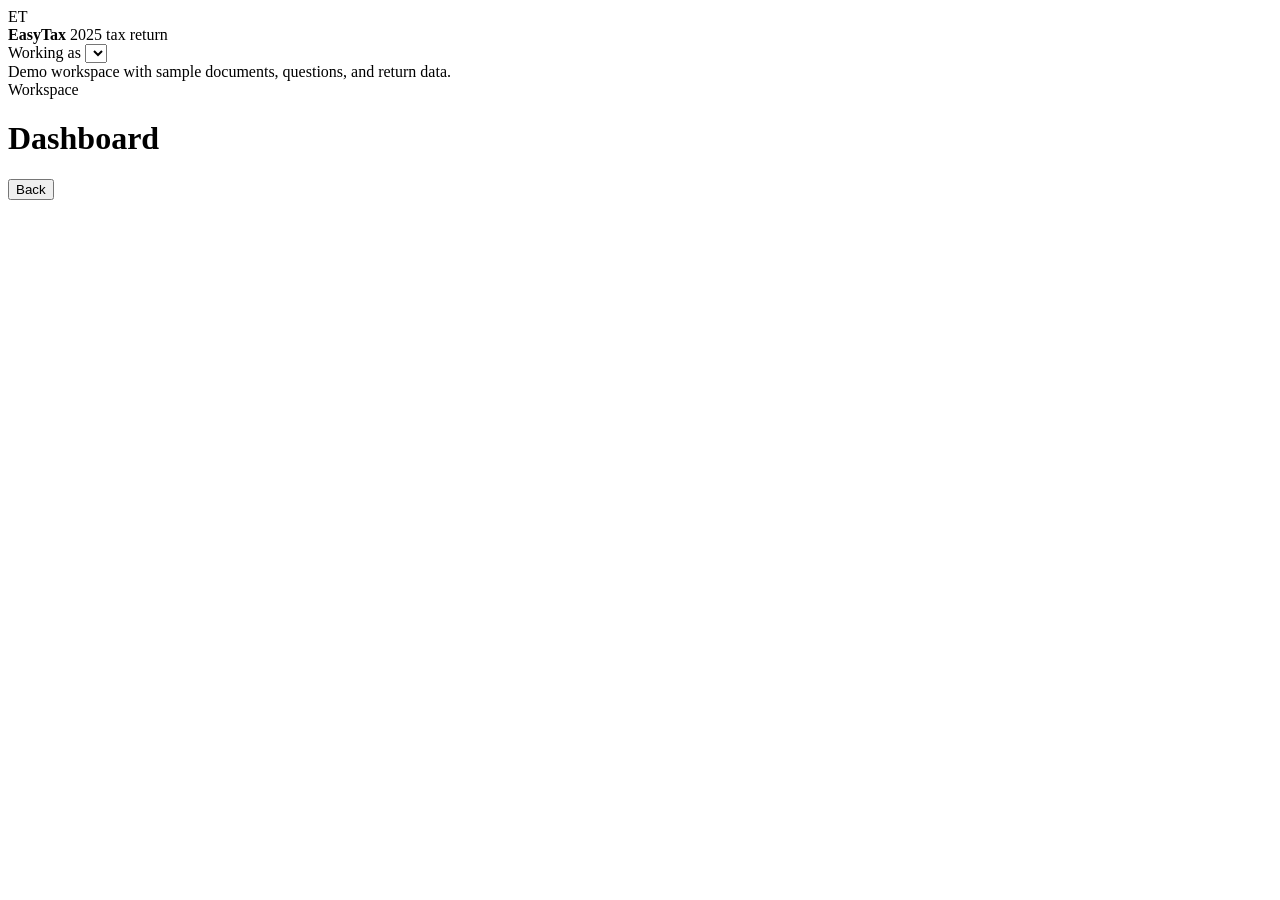
==== frontend/index.html @ e3509ceb "Add files via upload" ====
<!doctype html>
<html lang="en">
  <head>
    <meta charset="utf-8" />
    <meta name="viewport" content="width=device-width, initial-scale=1" />
    <title>EasyTax</title>
    <link rel="stylesheet" href="/static/css/styles.css" />
  </head>
  <body>
    <div class="app-shell">
      <aside class="sidebar">
        <div class="brand">
          <div class="brand-mark">ET</div>
          <div>
            <strong>EasyTax</strong>
            <span>2025 tax return</span>
          </div>
        </div>

        <label class="field-label" for="roleSelect">Working as</label>
        <select id="roleSelect" class="select"></select>

        <nav id="nav" class="nav"></nav>

        <div class="sidebar-note">
          <span class="dot live"></span>
          Demo workspace with sample documents, questions, and return data.
        </div>
      </aside>

      <main class="main">
        <header class="topbar">
          <div>
            <div id="breadcrumbs" class="breadcrumbs">Workspace</div>
            <h1 id="pageTitle">Dashboard</h1>
          </div>
          <div class="top-actions">
            <button id="backToWork" class="icon-button" title="Return to active workflow">Back</button>
            <div id="userPill" class="user-pill"></div>
          </div>
        </header>

        <section id="view" class="view"></section>
      </main>
    </div>

    <template id="emptyTemplate">
      <div class="empty">
        <h2>No matching items</h2>
        <p>Try a different search or filter.</p>
      </div>
    </template>

    <script src="/static/js/app.js" type="module"></script>
  </body>
</html>
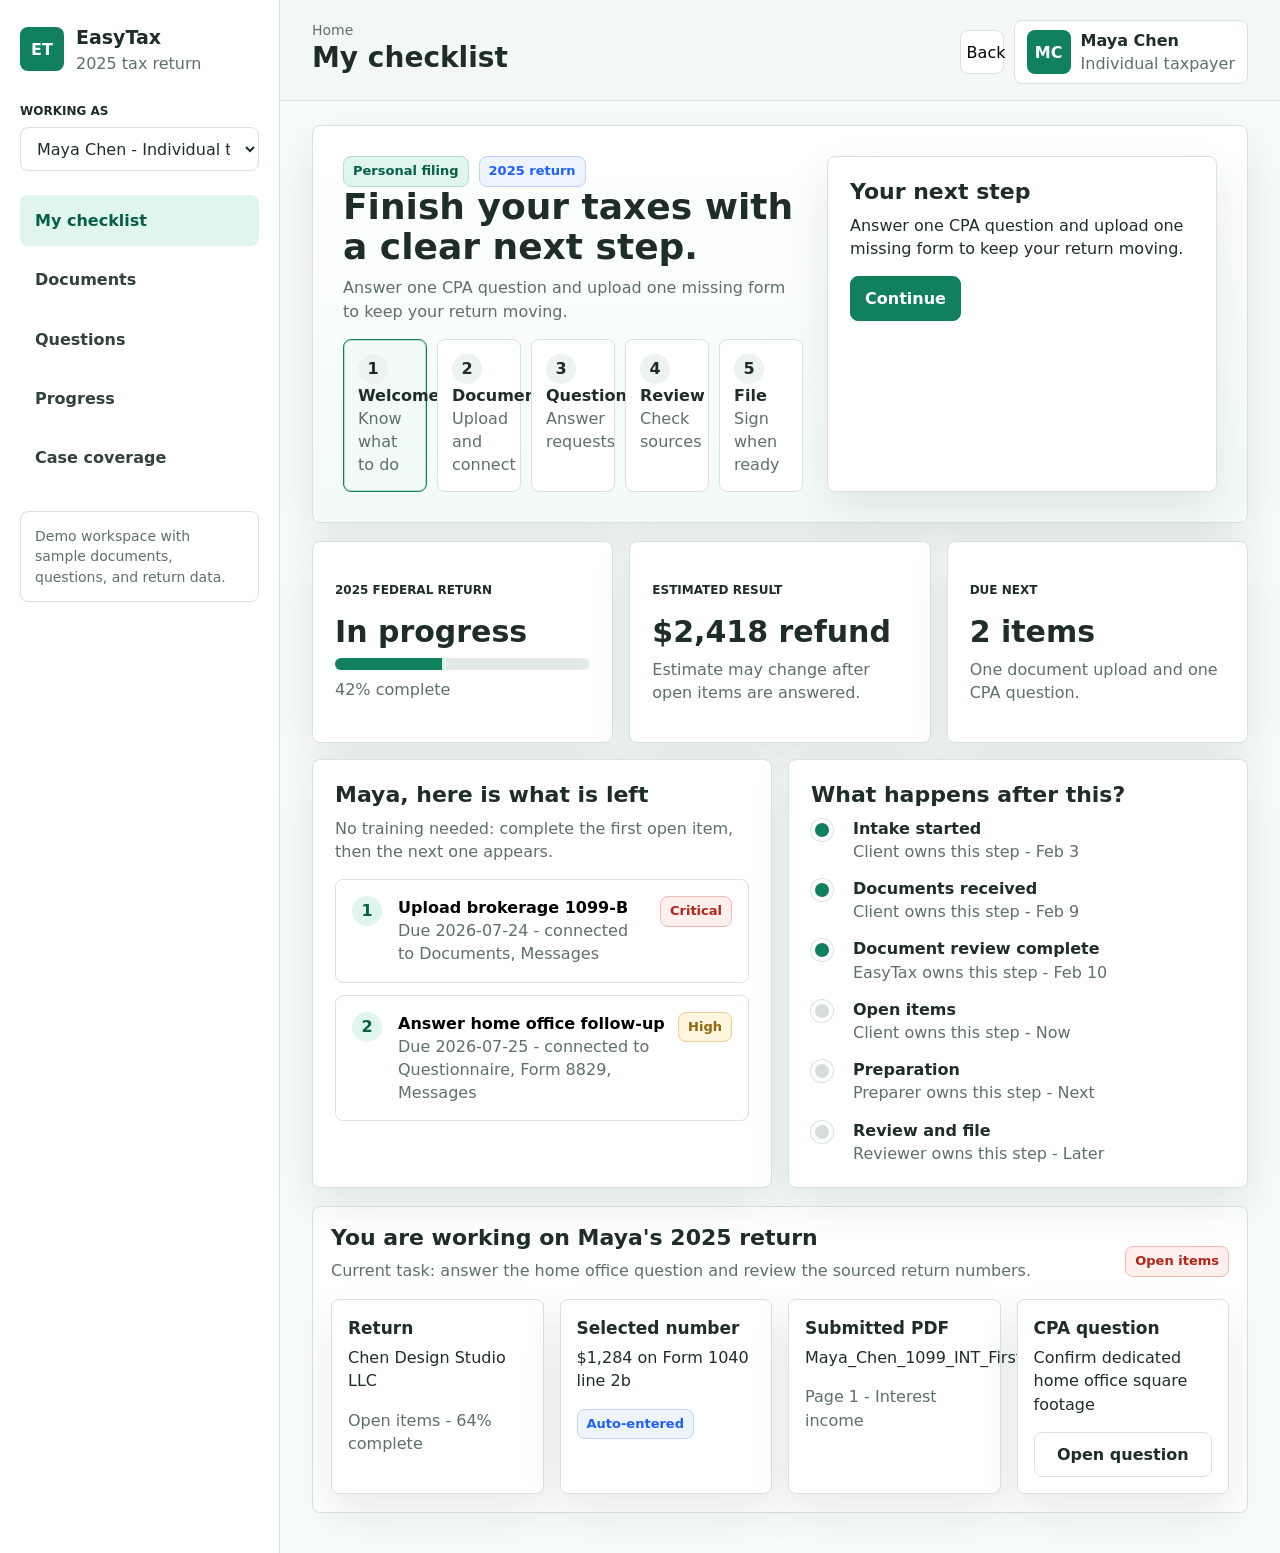
==== commit 3ae82adb: "Fixed issues with render" ====
--- a/frontend/index.html
+++ b/frontend/index.html
@@ -4,7 +4,7 @@
     <meta charset="utf-8" />
     <meta name="viewport" content="width=device-width, initial-scale=1" />
     <title>EasyTax</title>
-    <link rel="stylesheet" href="/static/css/styles.css" />
+    <link rel="stylesheet" href="./css/styles.css" />
   </head>
   <body>
     <div class="app-shell">
@@ -51,6 +51,6 @@
       </div>
     </template>
 
-    <script src="/static/js/app.js" type="module"></script>
+    <script src="./js/app.js" type="module"></script>
   </body>
 </html>
--- a/frontend/css/styles.css
+++ b/frontend/css/styles.css
@@ -0,0 +1,885 @@
+:root {
+  color-scheme: light;
+  --ink: #1f2d2a;
+  --muted: #5f6f6a;
+  --line: #d8e3df;
+  --page: #f3f8f6;
+  --panel: #ffffff;
+  --mint: #dff5ed;
+  --green: #10805f;
+  --green-dark: #075f48;
+  --blue: #1f5eff;
+  --blue-soft: #eef4ff;
+  --gold: #95630d;
+  --gold-soft: #fff6df;
+  --red: #b42318;
+  --red-soft: #fff0ee;
+  --violet: #6941c6;
+  --violet-soft: #f3efff;
+  --shadow: 0 18px 44px rgba(34, 54, 48, 0.1);
+}
+
+* {
+  box-sizing: border-box;
+}
+
+body {
+  margin: 0;
+  background: #f7fbf9;
+  color: var(--ink);
+  font-family: Inter, ui-sans-serif, system-ui, -apple-system, BlinkMacSystemFont, "Segoe UI", sans-serif;
+  font-size: 16px;
+  line-height: 1.45;
+  letter-spacing: 0;
+}
+
+button,
+input,
+select,
+textarea {
+  font: inherit;
+}
+
+button {
+  cursor: pointer;
+}
+
+.app-shell {
+  min-height: 100vh;
+  display: grid;
+  grid-template-columns: 280px minmax(0, 1fr);
+}
+
+.sidebar {
+  background: #ffffff;
+  color: var(--ink);
+  padding: 24px 20px;
+  min-height: 100vh;
+  border-right: 1px solid var(--line);
+}
+
+.brand {
+  display: flex;
+  align-items: center;
+  gap: 12px;
+  margin-bottom: 28px;
+}
+
+.brand-mark,
+.avatar {
+  width: 44px;
+  height: 44px;
+  display: grid;
+  place-items: center;
+  border-radius: 8px;
+  background: var(--green);
+  color: #fff;
+  font-weight: 900;
+}
+
+.brand strong {
+  display: block;
+  font-size: 19px;
+}
+
+.brand span,
+.sidebar-note {
+  color: var(--muted);
+}
+
+.field-label {
+  display: block;
+  margin: 18px 0 7px;
+  color: inherit;
+  font-size: 12px;
+  font-weight: 800;
+  text-transform: uppercase;
+}
+
+.select,
+.input,
+.textarea {
+  width: 100%;
+  min-height: 44px;
+  border: 1px solid var(--line);
+  border-radius: 8px;
+  background: #fff;
+  color: var(--ink);
+  padding: 10px 12px;
+}
+
+.textarea {
+  min-height: 94px;
+  resize: vertical;
+}
+
+.nav {
+  display: grid;
+  gap: 8px;
+  margin-top: 24px;
+}
+
+.nav button {
+  width: 100%;
+  border: 1px solid transparent;
+  border-radius: 8px;
+  background: transparent;
+  color: #31413c;
+  padding: 13px 14px;
+  text-align: left;
+  font-weight: 750;
+}
+
+.nav button.active,
+.nav button:hover {
+  background: var(--mint);
+  color: var(--green-dark);
+}
+
+.sidebar-note {
+  margin-top: 28px;
+  padding: 14px;
+  border: 1px solid var(--line);
+  border-radius: 8px;
+  font-size: 14px;
+}
+
+.main {
+  min-width: 0;
+}
+
+.topbar {
+  position: sticky;
+  top: 0;
+  z-index: 5;
+  display: flex;
+  justify-content: space-between;
+  gap: 18px;
+  padding: 20px 32px 16px;
+  background: rgba(243, 248, 246, 0.94);
+  backdrop-filter: blur(10px);
+  border-bottom: 1px solid var(--line);
+}
+
+.breadcrumbs,
+.muted,
+.meta,
+.subtle {
+  color: var(--muted);
+}
+
+.breadcrumbs {
+  font-size: 14px;
+  margin-bottom: 2px;
+}
+
+h1,
+h2,
+h3,
+p {
+  margin-top: 0;
+}
+
+h1 {
+  margin-bottom: 0;
+  font-size: 28px;
+  line-height: 1.15;
+}
+
+h2 {
+  font-size: 22px;
+  line-height: 1.2;
+  margin-bottom: 8px;
+}
+
+h3 {
+  font-size: 17px;
+  margin-bottom: 6px;
+}
+
+.top-actions,
+.row,
+.spread,
+.chips,
+.tabs,
+.mini-steps {
+  display: flex;
+  align-items: center;
+  gap: 10px;
+}
+
+.spread {
+  justify-content: space-between;
+}
+
+.user-pill {
+  display: flex;
+  align-items: center;
+  gap: 10px;
+  min-width: 220px;
+  padding: 8px 12px;
+  background: #fff;
+  border: 1px solid var(--line);
+  border-radius: 8px;
+}
+
+.icon-button {
+  width: 44px;
+  height: 44px;
+  border: 1px solid var(--line);
+  border-radius: 8px;
+  background: #fff;
+}
+
+.view {
+  max-width: 1240px;
+  margin: 0 auto;
+  padding: 24px 32px 40px;
+}
+
+.guide-hero,
+.panel,
+.card,
+.table-wrap,
+.context-panel {
+  background: var(--panel);
+  border: 1px solid var(--line);
+  border-radius: 8px;
+  box-shadow: var(--shadow);
+}
+
+.guide-hero {
+  display: grid;
+  grid-template-columns: minmax(0, 1.15fr) 390px;
+  gap: 24px;
+  padding: 30px;
+  margin-bottom: 18px;
+  background: linear-gradient(180deg, #ffffff 0%, #f2fbf7 100%);
+}
+
+.guide-title {
+  font-size: 36px;
+  line-height: 1.1;
+  margin-bottom: 10px;
+}
+
+.panel {
+  padding: 22px;
+}
+
+.card {
+  padding: 16px;
+}
+
+.grid {
+  display: grid;
+  gap: 16px;
+}
+
+.cols-2 {
+  grid-template-columns: repeat(2, minmax(0, 1fr));
+}
+
+.cols-3 {
+  grid-template-columns: repeat(3, minmax(0, 1fr));
+}
+
+.cols-4 {
+  grid-template-columns: repeat(4, minmax(0, 1fr));
+}
+
+.stepper {
+  display: grid;
+  grid-template-columns: repeat(5, minmax(0, 1fr));
+  gap: 10px;
+  margin: 16px 0 0;
+}
+
+.step {
+  position: relative;
+  min-height: 92px;
+  padding: 14px;
+  border: 1px solid var(--line);
+  border-radius: 8px;
+  background: #fff;
+}
+
+.step.active {
+  border-color: var(--green);
+  background: #f1fbf7;
+  box-shadow: inset 0 0 0 1px #b7ddcf;
+}
+
+.step.done .step-number {
+  background: var(--green);
+  color: #fff;
+}
+
+.step-number {
+  width: 30px;
+  height: 30px;
+  display: grid;
+  place-items: center;
+  border-radius: 50%;
+  background: #edf3f1;
+  font-weight: 900;
+}
+
+.primary,
+.secondary,
+.tab,
+.chip,
+.state {
+  border-radius: 8px;
+  font-weight: 800;
+}
+
+.primary,
+.secondary,
+.tab {
+  min-height: 44px;
+  padding: 10px 14px;
+}
+
+.primary {
+  border: 1px solid var(--green);
+  background: var(--green);
+  color: #fff;
+}
+
+.primary:hover {
+  background: var(--green-dark);
+}
+
+.secondary,
+.tab {
+  border: 1px solid var(--line);
+  background: #fff;
+  color: var(--ink);
+}
+
+.tab.active,
+.secondary.active {
+  border-color: var(--green);
+  background: var(--mint);
+  color: var(--green-dark);
+}
+
+.chip,
+.state {
+  display: inline-flex;
+  align-items: center;
+  min-height: 28px;
+  padding: 5px 9px;
+  border: 1px solid var(--line);
+  background: #fff;
+  color: var(--ink);
+  font-size: 13px;
+}
+
+.state.ai {
+  color: var(--blue);
+  border-color: #bdd0ff;
+  background: var(--blue-soft);
+}
+
+.state.verified,
+.state.done {
+  color: var(--green-dark);
+  border-color: #b7ddcf;
+  background: var(--mint);
+}
+
+.state.approval,
+.state.warning {
+  color: var(--gold);
+  border-color: #ebd08c;
+  background: var(--gold-soft);
+}
+
+.state.locked {
+  color: var(--muted);
+  background: #f1f4f3;
+}
+
+.state.critical,
+.state.blocked {
+  color: var(--red);
+  border-color: #f2b8b2;
+  background: var(--red-soft);
+}
+
+.state.internal {
+  color: var(--violet);
+  border-color: #d9c9ff;
+  background: var(--violet-soft);
+}
+
+.progress {
+  height: 12px;
+  background: #e3ebe8;
+  border-radius: 999px;
+  overflow: hidden;
+}
+
+.progress span {
+  display: block;
+  height: 100%;
+  background: var(--green);
+}
+
+.task-list,
+.check-list {
+  display: grid;
+  gap: 12px;
+}
+
+.task-card {
+  display: grid;
+  grid-template-columns: 34px minmax(0, 1fr) auto;
+  gap: 12px;
+  align-items: start;
+  padding: 16px;
+  border: 1px solid var(--line);
+  border-radius: 8px;
+  background: #fff;
+  text-align: left;
+}
+
+.task-card:hover,
+tr.clickable:hover,
+.object-button:hover {
+  background: #f5fbf8;
+}
+
+.requirement-card {
+  grid-template-columns: 34px minmax(0, 1fr) auto;
+}
+
+.requirement-cta {
+  display: inline-flex;
+  align-items: center;
+  justify-content: center;
+  min-height: 34px;
+  padding: 7px 10px;
+  border: 1px solid var(--green);
+  border-radius: 8px;
+  color: var(--green-dark);
+  background: var(--mint);
+  font-weight: 900;
+  white-space: nowrap;
+}
+
+.filing-dashboard {
+  display: grid;
+  grid-template-columns: minmax(0, 1fr) auto;
+  align-items: center;
+  gap: 18px;
+  border-color: #b7ddcf;
+  background:
+    linear-gradient(90deg, rgba(223, 245, 237, 0.78), rgba(255, 255, 255, 0.92)),
+    #ffffff;
+}
+
+.filing-dashboard h2 {
+  font-size: 28px;
+  margin-bottom: 6px;
+}
+
+.return-summary {
+  min-height: 172px;
+  display: grid;
+  align-content: start;
+  gap: 8px;
+}
+
+.return-summary h2 {
+  font-size: 30px;
+  margin-bottom: 0;
+}
+
+.check-circle {
+  width: 30px;
+  height: 30px;
+  display: grid;
+  place-items: center;
+  border-radius: 50%;
+  background: var(--mint);
+  color: var(--green-dark);
+  font-weight: 900;
+}
+
+.table-wrap {
+  overflow: auto;
+}
+
+table {
+  width: 100%;
+  border-collapse: collapse;
+}
+
+th,
+td {
+  padding: 14px;
+  text-align: left;
+  border-bottom: 1px solid var(--line);
+  vertical-align: top;
+}
+
+th {
+  font-size: 12px;
+  color: var(--muted);
+  text-transform: uppercase;
+  background: #f8fbfa;
+}
+
+tr.selected {
+  background: #eefaf5;
+}
+
+.amount-button {
+  border: 0;
+  background: transparent;
+  color: var(--green-dark);
+  font-weight: 900;
+  text-decoration: underline;
+  text-underline-offset: 3px;
+}
+
+.doc-grid {
+  display: grid;
+  grid-template-columns: minmax(0, 1fr) 420px;
+  gap: 16px;
+}
+
+.doc-preview {
+  min-height: 360px;
+  border: 1px solid var(--line);
+  border-radius: 8px;
+  background: linear-gradient(#fff, #f8fbfa);
+  padding: 22px;
+}
+
+.source-summary {
+  display: flex;
+  justify-content: space-between;
+  gap: 14px;
+  margin: 14px 0;
+  padding: 14px;
+  border: 1px solid var(--line);
+  border-radius: 8px;
+  background: #f8fbfa;
+}
+
+.source-summary .field-label {
+  margin-top: 0;
+  color: var(--muted);
+}
+
+.fake-pdf {
+  padding: 0;
+  background: #dfe7e3;
+  overflow: hidden;
+}
+
+.pdf-toolbar {
+  display: flex;
+  justify-content: space-between;
+  gap: 12px;
+  padding: 12px 14px;
+  border-bottom: 1px solid var(--line);
+  background: #f8fbfa;
+}
+
+.pdf-page {
+  width: min(100%, 360px);
+  min-height: 300px;
+  margin: 18px auto;
+  padding: 24px;
+  border: 1px solid #cdd8d4;
+  background: #fff;
+  box-shadow: 0 8px 22px rgba(31, 45, 42, 0.12);
+}
+
+.pdf-form-title {
+  margin-bottom: 18px;
+  padding-bottom: 10px;
+  border-bottom: 2px solid #253c36;
+  font-weight: 900;
+  text-transform: uppercase;
+}
+
+.paper-line {
+  height: 14px;
+  margin-bottom: 12px;
+  border-radius: 4px;
+  background: #dce6e2;
+}
+
+.paper-line.short {
+  width: 60%;
+}
+
+.highlight {
+  margin: 18px 0;
+  padding: 14px;
+  border: 2px solid var(--gold);
+  border-radius: 8px;
+  background: var(--gold-soft);
+}
+
+.timeline {
+  display: grid;
+  gap: 14px;
+}
+
+.timeline-item {
+  display: grid;
+  grid-template-columns: 30px 1fr;
+  gap: 12px;
+}
+
+.timeline-dot {
+  width: 22px;
+  height: 22px;
+  margin-top: 2px;
+  border-radius: 50%;
+  background: #d5dedb;
+  border: 4px solid #fff;
+  box-shadow: 0 0 0 1px var(--line);
+}
+
+.timeline-item.done .timeline-dot {
+  background: var(--green);
+}
+
+.chat-row {
+  display: flex;
+  width: 100%;
+}
+
+.chat-row.mine {
+  justify-content: flex-end;
+}
+
+.chat-row.theirs {
+  justify-content: flex-start;
+}
+
+.message {
+  max-width: min(78%, 520px);
+  padding: 13px 15px;
+  border: 1px solid var(--line);
+  border-radius: 8px;
+  background: #fff;
+}
+
+.chat-row.mine .message {
+  background: var(--green);
+  border-color: var(--green);
+  color: #fff;
+}
+
+.chat-row.mine .message .muted,
+.chat-row.mine .message-meta span {
+  color: #dff5ed;
+}
+
+.chat-row.mine .state {
+  border-color: rgba(255, 255, 255, 0.35);
+}
+
+.message.internal {
+  background: var(--violet-soft);
+  border-color: #d9c9ff;
+}
+
+.message.client {
+  background: #f4fbf8;
+  border-color: #cbe4db;
+}
+
+.chat-row.mine .message.client,
+.chat-row.mine .message.internal {
+  background: var(--green);
+  border-color: var(--green);
+}
+
+.message-meta {
+  display: flex;
+  align-items: center;
+  flex-wrap: wrap;
+  gap: 8px;
+  margin-bottom: 6px;
+}
+
+.message-meta span {
+  color: var(--muted);
+  font-size: 13px;
+  font-weight: 800;
+}
+
+.object-map {
+  display: grid;
+  grid-template-columns: repeat(4, minmax(0, 1fr));
+  gap: 12px;
+}
+
+.object-button {
+  min-height: 104px;
+  border: 1px solid var(--line);
+  border-radius: 8px;
+  background: #fff;
+  text-align: left;
+  padding: 14px;
+}
+
+.object-button.active {
+  border-color: var(--green);
+  background: var(--mint);
+}
+
+.affordance-sample {
+  display: grid;
+  grid-template-columns: repeat(2, minmax(0, 1fr));
+  gap: 12px;
+}
+
+.field-sample {
+  min-height: 130px;
+  border: 1px solid var(--line);
+  border-radius: 8px;
+  padding: 14px;
+  background: #fff;
+}
+
+.field-sample.editable {
+  border-color: var(--green);
+  background: #f2fbf8;
+}
+
+.smart-review-list {
+  align-content: start;
+}
+
+.smart-card {
+  display: grid;
+  gap: 10px;
+}
+
+.smart-card.needs-confirmation {
+  border-color: #ebd08c;
+  background: #fffdf7;
+}
+
+.active-smart-card {
+  border-color: var(--green);
+  box-shadow: inset 0 0 0 1px var(--green);
+}
+
+.correction-note {
+  padding: 12px;
+  border: 1px solid #b7ddcf;
+  border-radius: 8px;
+  background: #f3fbf7;
+}
+
+.correction-note span {
+  color: var(--muted);
+}
+
+.proof-box {
+  margin: 14px 0;
+  padding: 16px;
+  border: 1px solid #b7ddcf;
+  border-radius: 8px;
+  background: #f3fbf7;
+}
+
+.proof-box ul {
+  margin: 8px 0 0;
+  padding-left: 22px;
+}
+
+.proof-box li {
+  margin: 6px 0;
+}
+
+.filterbar {
+  display: grid;
+  grid-template-columns: minmax(220px, 1fr) 190px 190px;
+  gap: 10px;
+}
+
+.context-panel {
+  margin-top: 18px;
+  padding: 18px;
+  box-shadow: none;
+}
+
+.current-work .card {
+  min-height: 150px;
+}
+
+.context-link {
+  width: 100%;
+}
+
+.toast {
+  position: fixed;
+  right: 24px;
+  bottom: 24px;
+  z-index: 20;
+  max-width: 360px;
+  padding: 13px 15px;
+  border-radius: 8px;
+  background: var(--ink);
+  color: #fff;
+  box-shadow: var(--shadow);
+}
+
+@media (max-width: 1120px) {
+  .app-shell {
+    grid-template-columns: 1fr;
+  }
+
+  .sidebar {
+    min-height: auto;
+  }
+
+  .nav {
+    grid-template-columns: repeat(2, minmax(0, 1fr));
+  }
+
+  .guide-hero,
+  .doc-grid,
+  .cols-2,
+  .cols-3,
+  .cols-4,
+  .object-map,
+  .affordance-sample {
+    grid-template-columns: 1fr;
+  }
+}
+
+@media (max-width: 720px) {
+  .topbar,
+  .spread,
+  .task-card {
+    display: grid;
+    grid-template-columns: 1fr;
+  }
+
+  .view {
+    padding: 18px;
+  }
+
+  .stepper,
+  .filterbar {
+    grid-template-columns: 1fr;
+  }
+
+  .guide-title {
+    font-size: 28px;
+  }
+}
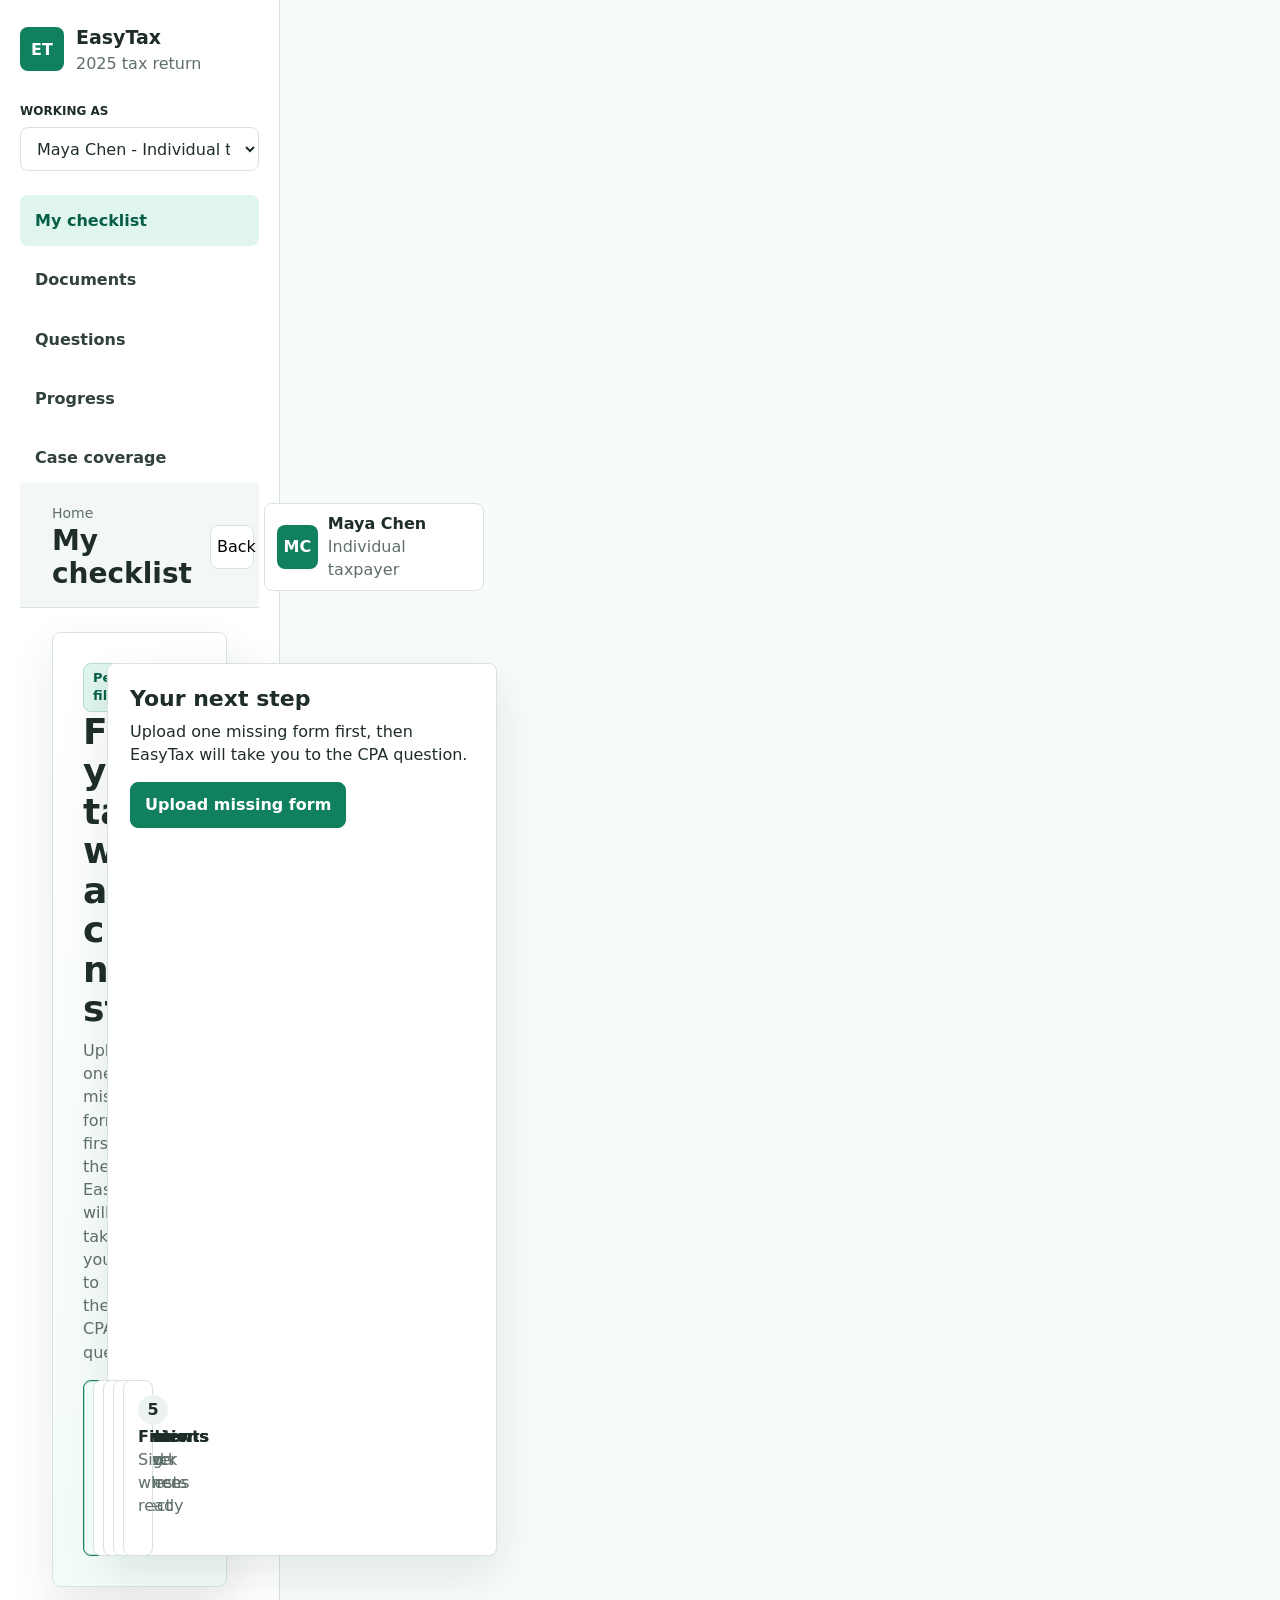
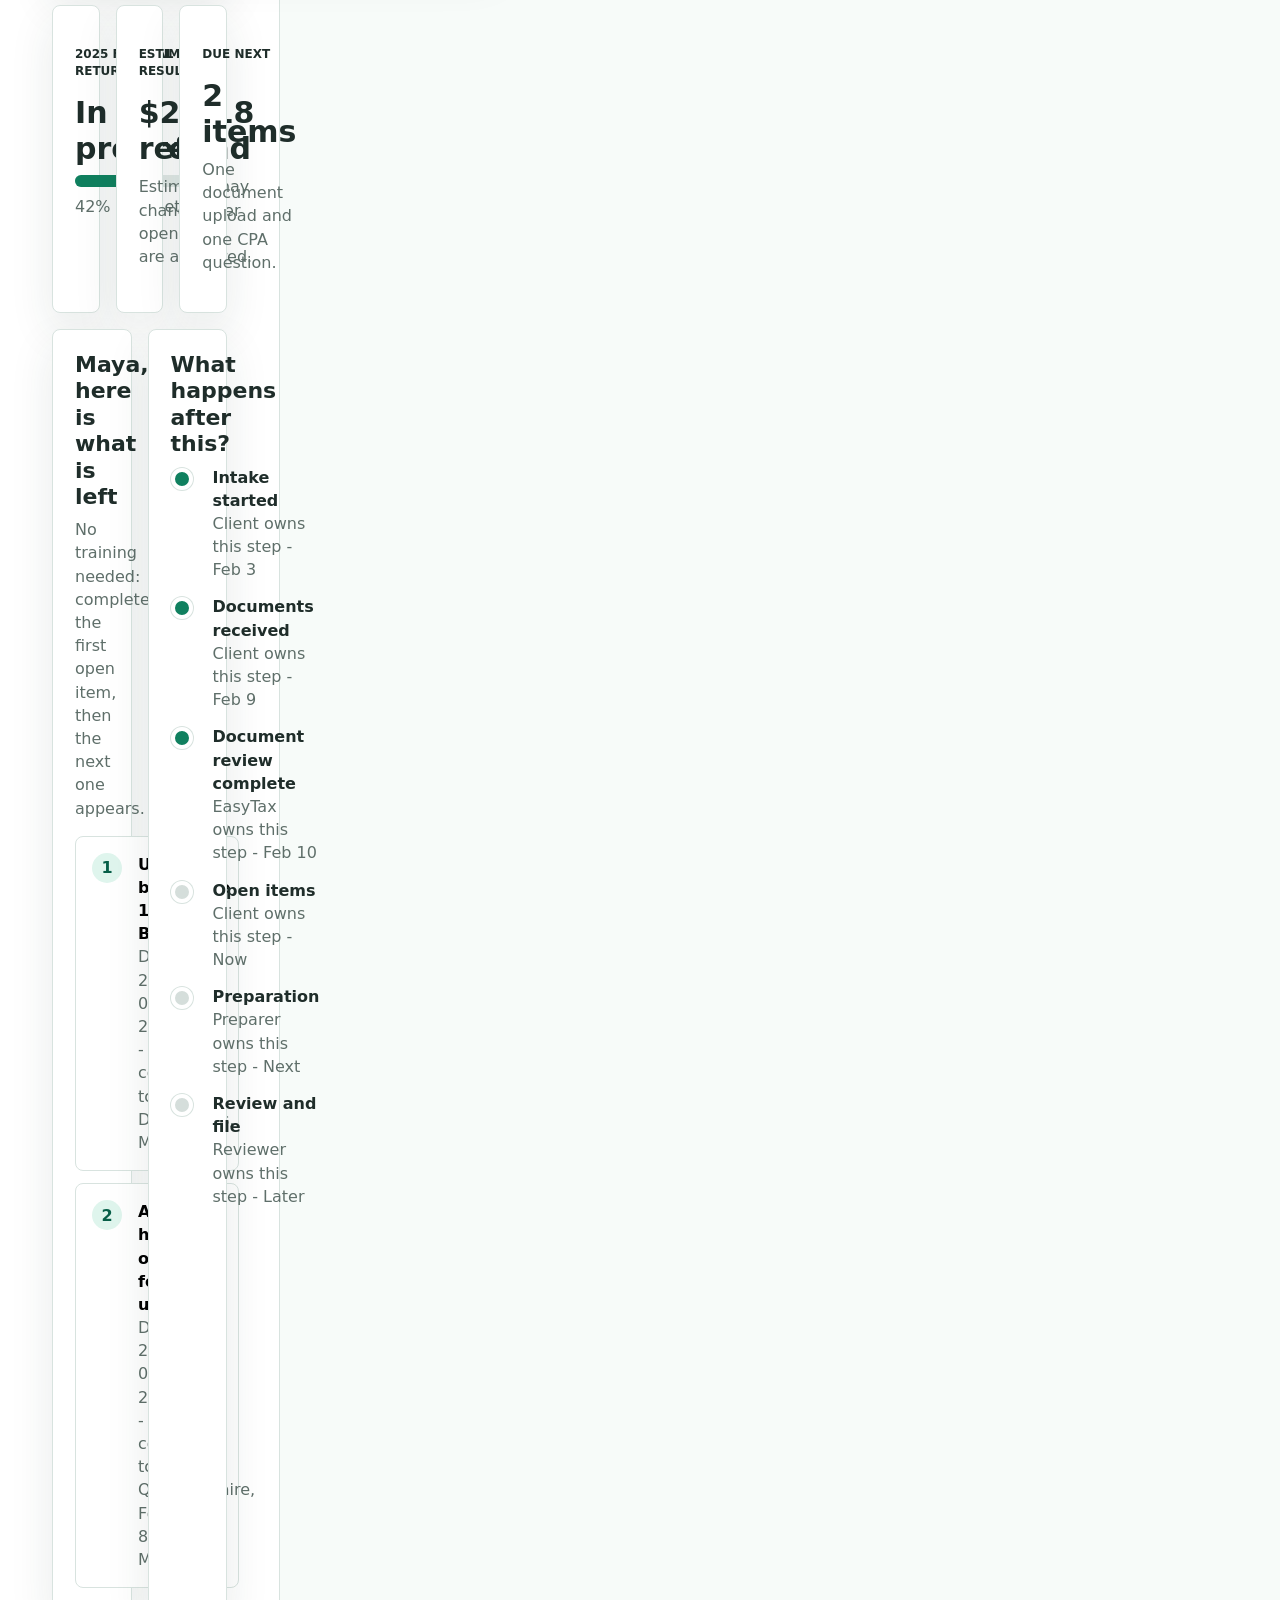
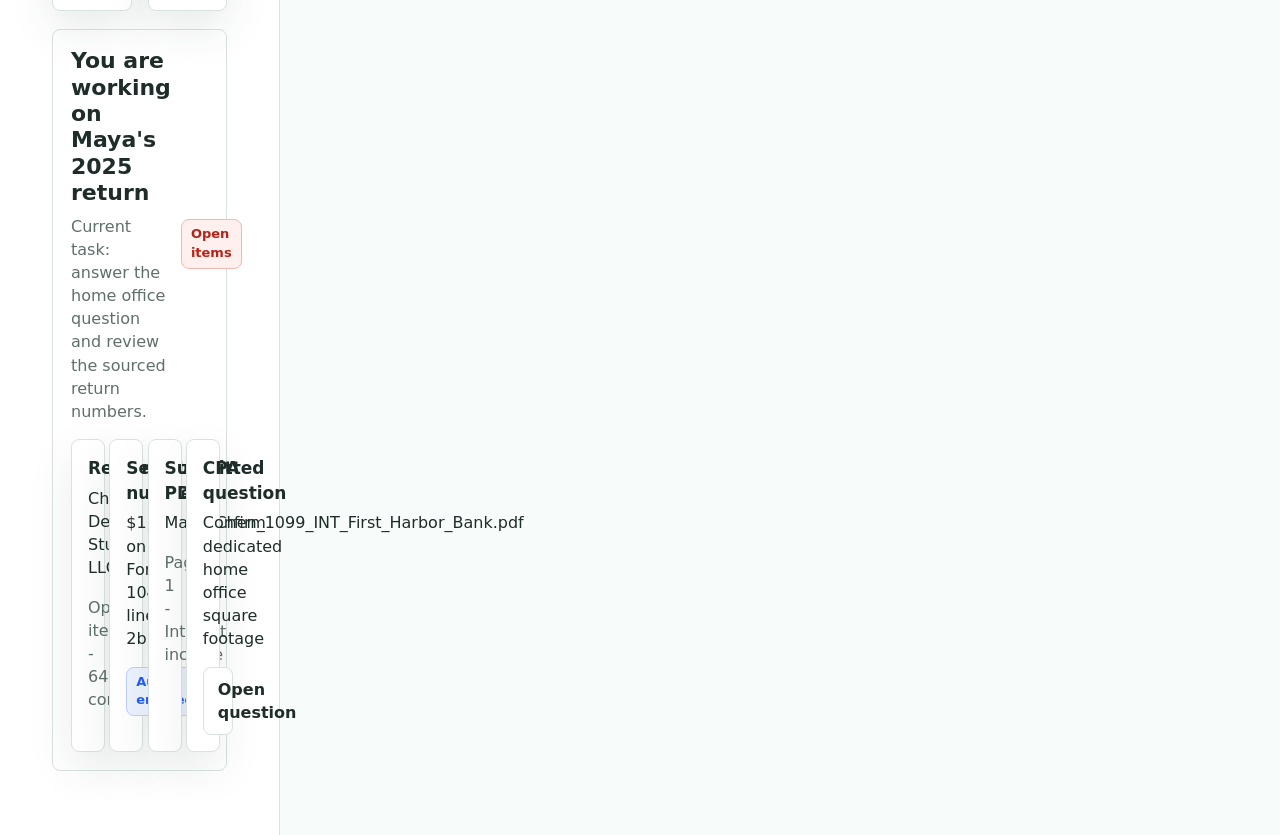
==== commit dc00fa90: "Update index.html" ====
--- a/frontend/index.html
+++ b/frontend/index.html
@@ -22,11 +22,7 @@
 
         <nav id="nav" class="nav"></nav>
 
-        <div class="sidebar-note">
-          <span class="dot live"></span>
-          Demo workspace with sample documents, questions, and return data.
-        </div>
-      </aside>
+       
 
       <main class="main">
         <header class="topbar">
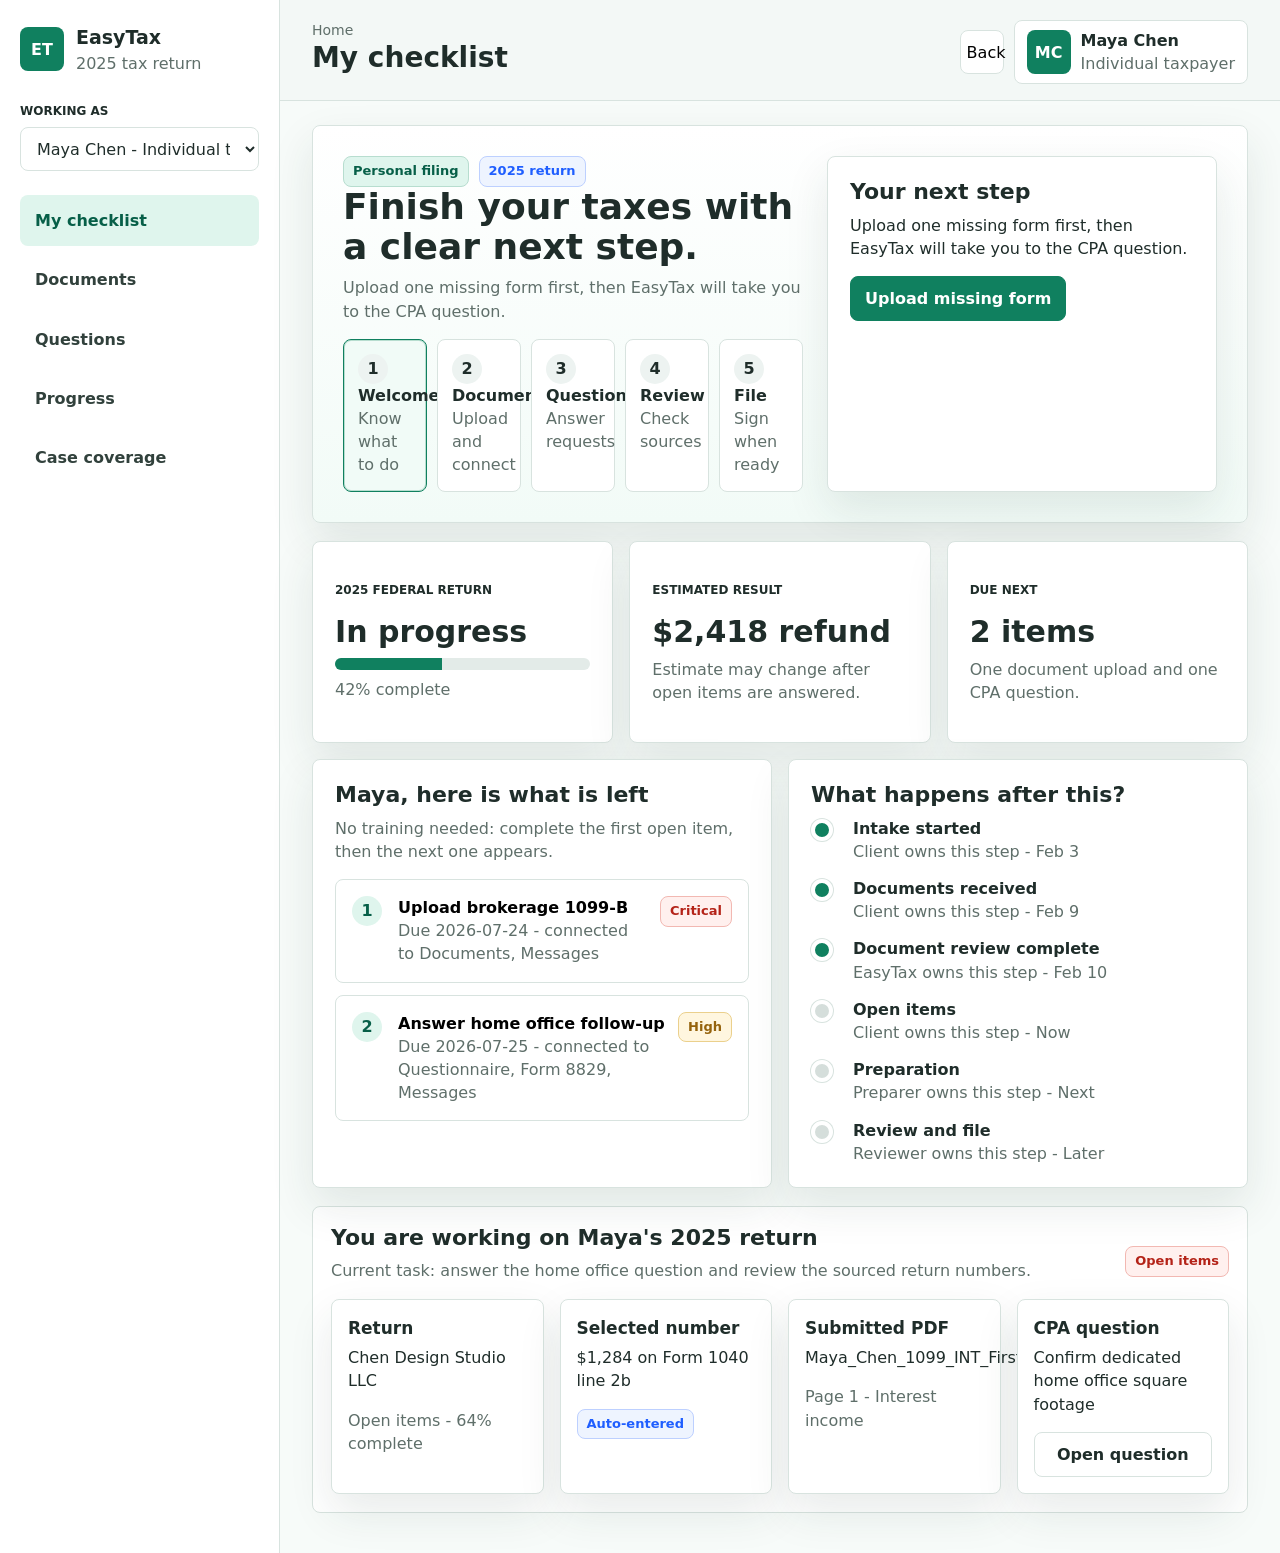
==== commit 91a86ec7: "Update index.html" ====
--- a/frontend/index.html
+++ b/frontend/index.html
@@ -21,7 +21,8 @@
         <select id="roleSelect" class="select"></select>
 
         <nav id="nav" class="nav"></nav>
-
+        
+      </aside>
        
 
       <main class="main">
